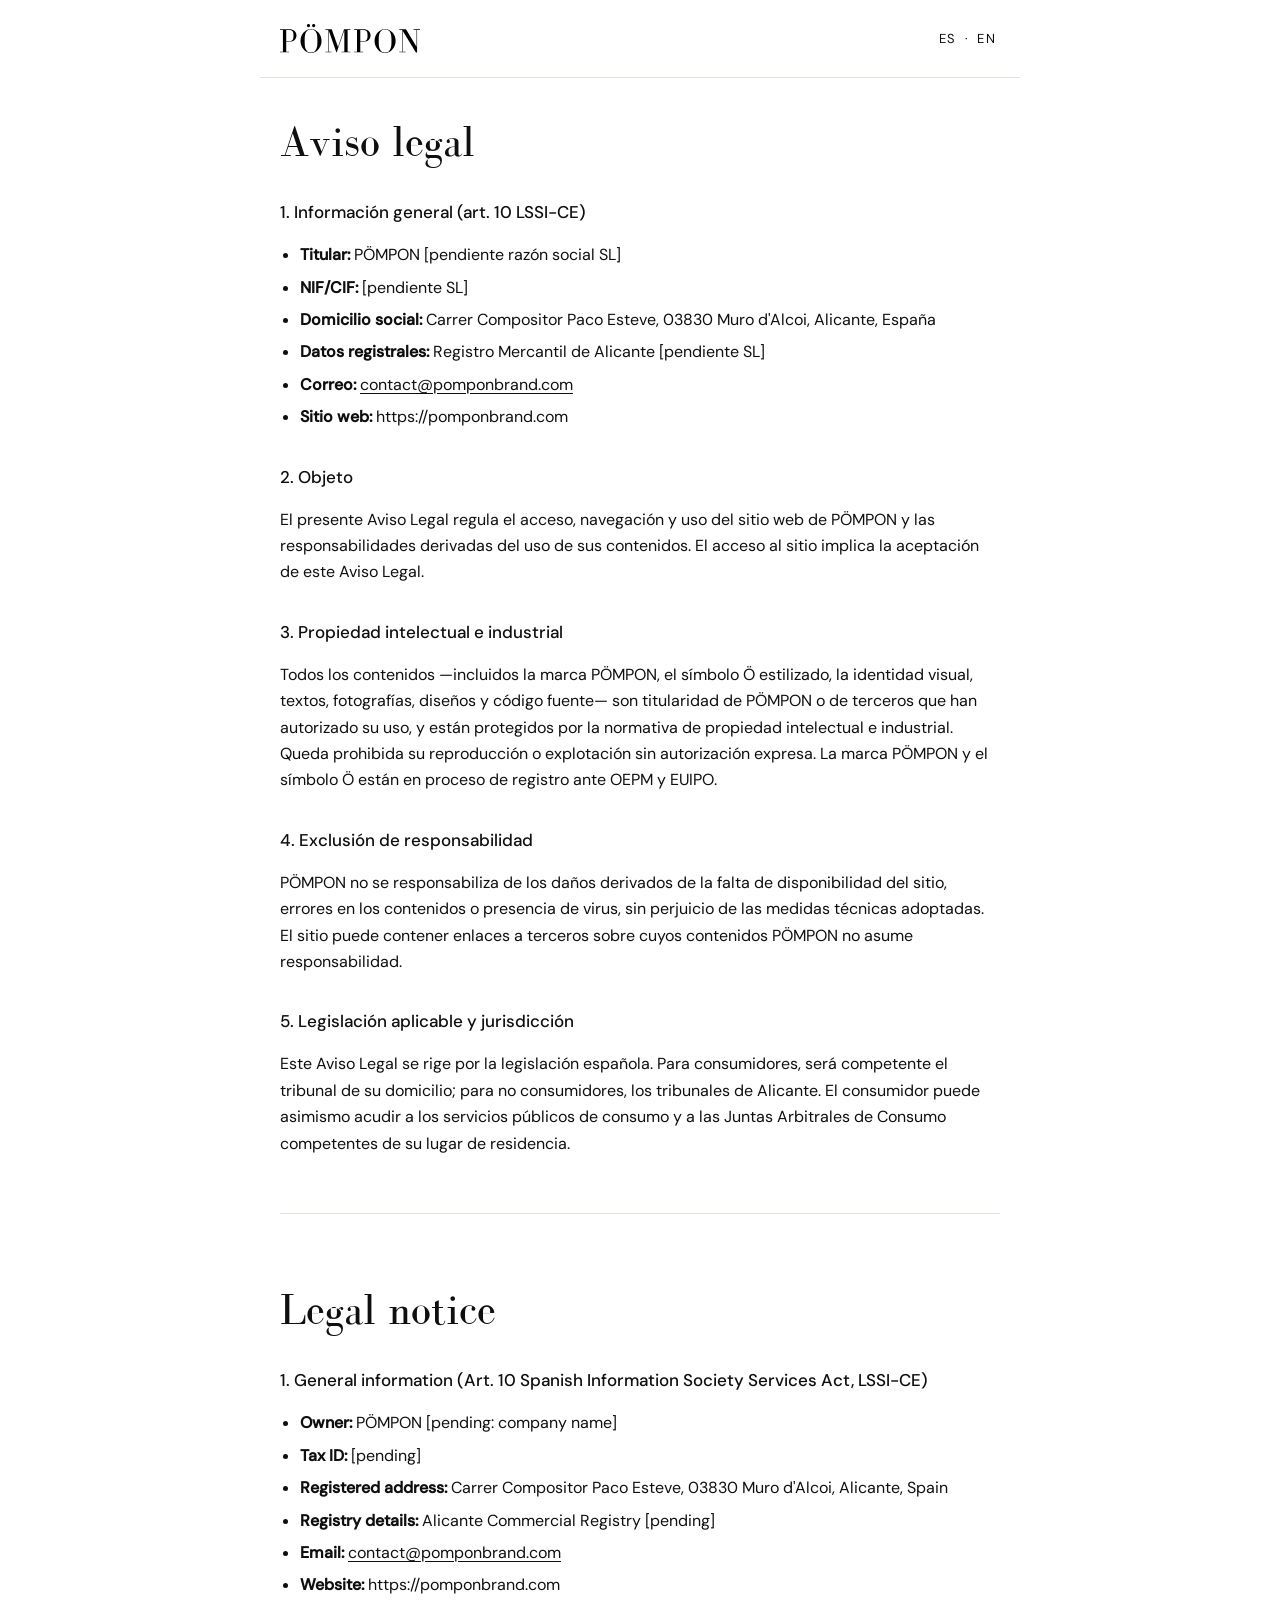
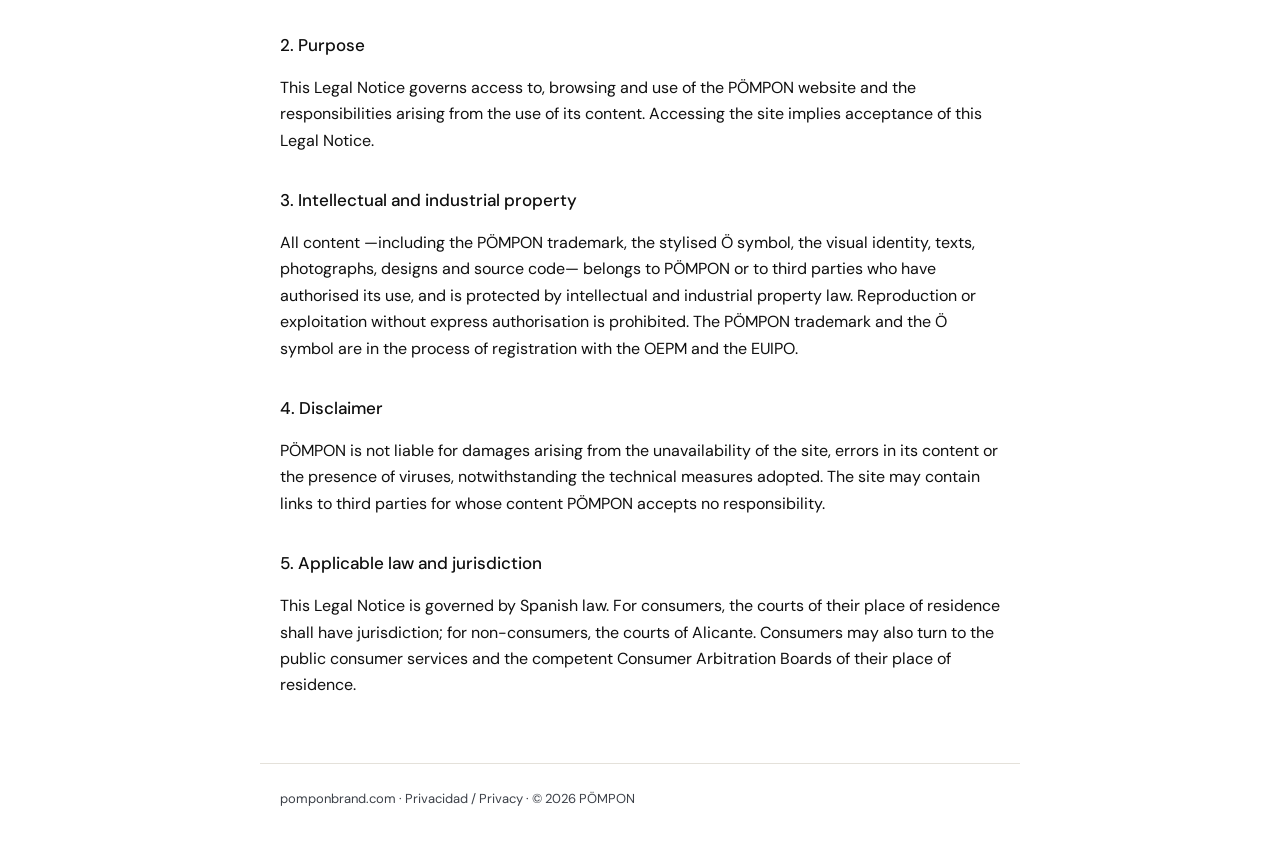
==== aviso-legal/index.html @ bda3a81d "Landing coming soon PÖMPON: primera publicación (vista previa, noindex, formulario en modo demo) 🤖 G" ====
<!doctype html>
<html lang="es">
<head>
  <meta charset="utf-8">
  <meta name="viewport" content="width=device-width, initial-scale=1">
  <meta name="color-scheme" content="light only">
  <title>Aviso legal · PÖMPON</title>
  <meta name="robots" content="noindex, follow">
  <link rel="canonical" href="https://pomponbrand.com/aviso-legal/">
  <link rel="icon" href="../favicon.svg" type="image/svg+xml">
  <link rel="stylesheet" href="../assets/legal.css">
  <!-- Derivado del Aviso legal nativo de Shopify (fuente de verdad, actualizado 2026-06-11).
       Spec: marketing/03_ecommerce/EC_landing-coming-soon.md -->
</head>
<body>
  <header class="lg-top">
    <a href="../" class="lg-home" aria-label="Volver a PÖMPON"><img src="../assets/pompon-logo.svg" alt="PÖMPON" width="160" height="33"></a>
    <nav class="lg-lang" aria-label="Idioma / Language"><a href="#es">ES</a> · <a href="#en">EN</a></nav>
  </header>

  <main class="lg-main">
    <article id="es" lang="es">
      <h1>Aviso legal</h1>

      <h2>1. Información general (art. 10 LSSI-CE)</h2>
      <ul>
        <li><strong>Titular:</strong> PÖMPON [pendiente razón social SL]</li>
        <li><strong>NIF/CIF:</strong> [pendiente SL]</li>
        <li><strong>Domicilio social:</strong> Carrer Compositor Paco Esteve, 03830 Muro d'Alcoi, Alicante, España</li>
        <li><strong>Datos registrales:</strong> Registro Mercantil de Alicante [pendiente SL]</li>
        <li><strong>Correo:</strong> <a href="mailto:contact@pomponbrand.com">contact@pomponbrand.com</a></li>
        <li><strong>Sitio web:</strong> https://pomponbrand.com</li>
      </ul>

      <h2>2. Objeto</h2>
      <p>El presente Aviso Legal regula el acceso, navegación y uso del sitio web de PÖMPON y las responsabilidades derivadas del uso de sus contenidos. El acceso al sitio implica la aceptación de este Aviso Legal.</p>

      <h2>3. Propiedad intelectual e industrial</h2>
      <p>Todos los contenidos —incluidos la marca PÖMPON, el símbolo Ö estilizado, la identidad visual, textos, fotografías, diseños y código fuente— son titularidad de PÖMPON o de terceros que han autorizado su uso, y están protegidos por la normativa de propiedad intelectual e industrial. Queda prohibida su reproducción o explotación sin autorización expresa. La marca PÖMPON y el símbolo Ö están en proceso de registro ante OEPM y EUIPO.</p>

      <h2>4. Exclusión de responsabilidad</h2>
      <p>PÖMPON no se responsabiliza de los daños derivados de la falta de disponibilidad del sitio, errores en los contenidos o presencia de virus, sin perjuicio de las medidas técnicas adoptadas. El sitio puede contener enlaces a terceros sobre cuyos contenidos PÖMPON no asume responsabilidad.</p>

      <h2>5. Legislación aplicable y jurisdicción</h2>
      <p>Este Aviso Legal se rige por la legislación española. Para consumidores, será competente el tribunal de su domicilio; para no consumidores, los tribunales de Alicante. El consumidor puede asimismo acudir a los servicios públicos de consumo y a las Juntas Arbitrales de Consumo competentes de su lugar de residencia.</p>
    </article>

    <article id="en" lang="en">
      <h1>Legal notice</h1>

      <h2>1. General information (Art. 10 Spanish Information Society Services Act, LSSI-CE)</h2>
      <ul>
        <li><strong>Owner:</strong> PÖMPON [pending: company name]</li>
        <li><strong>Tax ID:</strong> [pending]</li>
        <li><strong>Registered address:</strong> Carrer Compositor Paco Esteve, 03830 Muro d'Alcoi, Alicante, Spain</li>
        <li><strong>Registry details:</strong> Alicante Commercial Registry [pending]</li>
        <li><strong>Email:</strong> <a href="mailto:contact@pomponbrand.com">contact@pomponbrand.com</a></li>
        <li><strong>Website:</strong> https://pomponbrand.com</li>
      </ul>

      <h2>2. Purpose</h2>
      <p>This Legal Notice governs access to, browsing and use of the PÖMPON website and the responsibilities arising from the use of its content. Accessing the site implies acceptance of this Legal Notice.</p>

      <h2>3. Intellectual and industrial property</h2>
      <p>All content —including the PÖMPON trademark, the stylised Ö symbol, the visual identity, texts, photographs, designs and source code— belongs to PÖMPON or to third parties who have authorised its use, and is protected by intellectual and industrial property law. Reproduction or exploitation without express authorisation is prohibited. The PÖMPON trademark and the Ö symbol are in the process of registration with the OEPM and the EUIPO.</p>

      <h2>4. Disclaimer</h2>
      <p>PÖMPON is not liable for damages arising from the unavailability of the site, errors in its content or the presence of viruses, notwithstanding the technical measures adopted. The site may contain links to third parties for whose content PÖMPON accepts no responsibility.</p>

      <h2>5. Applicable law and jurisdiction</h2>
      <p>This Legal Notice is governed by Spanish law. For consumers, the courts of their place of residence shall have jurisdiction; for non-consumers, the courts of Alicante. Consumers may also turn to the public consumer services and the competent Consumer Arbitration Boards of their place of residence.</p>
    </article>
  </main>

  <footer class="lg-foot">
    <a href="../">pomponbrand.com</a> · <a href="../privacidad/">Privacidad / Privacy</a> · © 2026 PÖMPON
  </footer>
</body>
</html>
---- assets/legal.css ----
/* Páginas legales de la landing coming soon. Estilo sobrio y legible; se alinea con los tokens
   del diseño de Claude Design al implementar la portada. Sin modo oscuro (AGENT_INSTRUCTIONS §4c). */
@font-face { font-family: "Bodoni FLF"; src: url("../fonts/BodoniFLF-Roman.ttf") format("truetype"); font-display: swap; }
@font-face { font-family: "DM Sans"; src: url("../fonts/DMSans-Regular.ttf") format("truetype"); font-weight: 400; font-display: swap; }
@font-face { font-family: "DM Sans"; src: url("../fonts/DMSans-Medium.ttf") format("truetype"); font-weight: 500; font-display: swap; }

:root { color-scheme: light only; --negro: #0F0F0F; --gris: #3C4048; --linea: #E4E1DA; }
*, *::before, *::after { box-sizing: border-box; }
html, body { margin: 0; }
body {
  background: #FFFFFF; color: var(--negro);
  font-family: "DM Sans", system-ui, -apple-system, "Segoe UI", Roboto, sans-serif;
  font-size: 16px; line-height: 1.65; -webkit-font-smoothing: antialiased;
}
a { color: inherit; text-underline-offset: 3px; }

.lg-top {
  display: flex; justify-content: space-between; align-items: center;
  max-width: 760px; margin: 0 auto; padding: 24px 20px;
  border-bottom: 1px solid var(--linea);
}
.lg-home img { display: block; width: 140px; height: auto; }
.lg-lang { font-size: 13px; letter-spacing: .1em; }
.lg-lang a { text-decoration: none; padding: 12px 4px; }

.lg-main { max-width: 760px; margin: 0 auto; padding: 8px 20px 48px; }
.lg-main article + article { margin-top: 56px; padding-top: 40px; border-top: 1px solid var(--linea); }
h1 { font-family: "Bodoni FLF", Georgia, serif; font-weight: 400; font-size: clamp(32px, 6vw, 44px); line-height: 1.1; margin: 32px 0 8px; }
h2 { font-size: 17px; font-weight: 500; margin: 32px 0 8px; }
.lg-meta { color: var(--gris); margin: 0 0 8px; }
ul { padding-left: 20px; }
li { margin: 6px 0; }
p, li { overflow-wrap: anywhere; }

.lg-foot {
  max-width: 760px; margin: 0 auto; padding: 24px 20px 32px;
  border-top: 1px solid var(--linea); font-size: 13px; color: var(--gris);
}
.lg-foot a { text-decoration: none; }
.lg-foot a:hover { text-decoration: underline; }
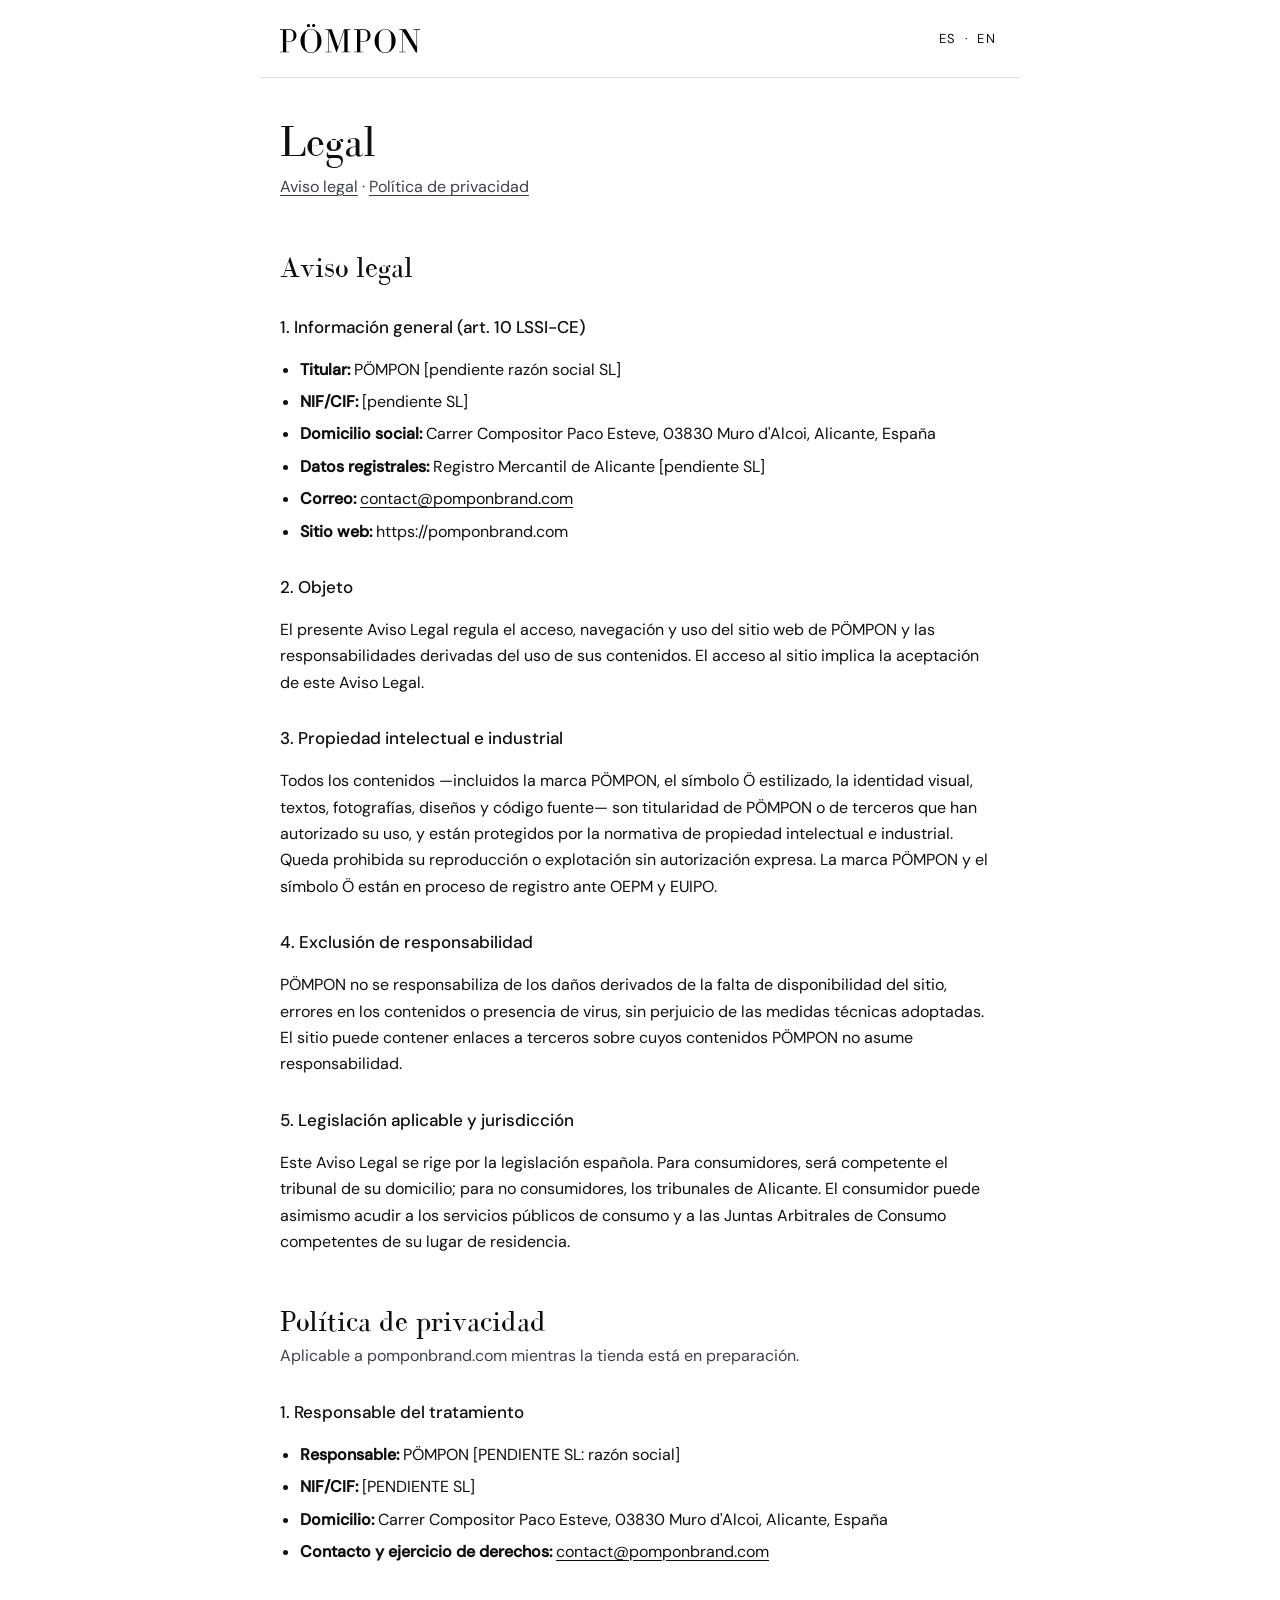
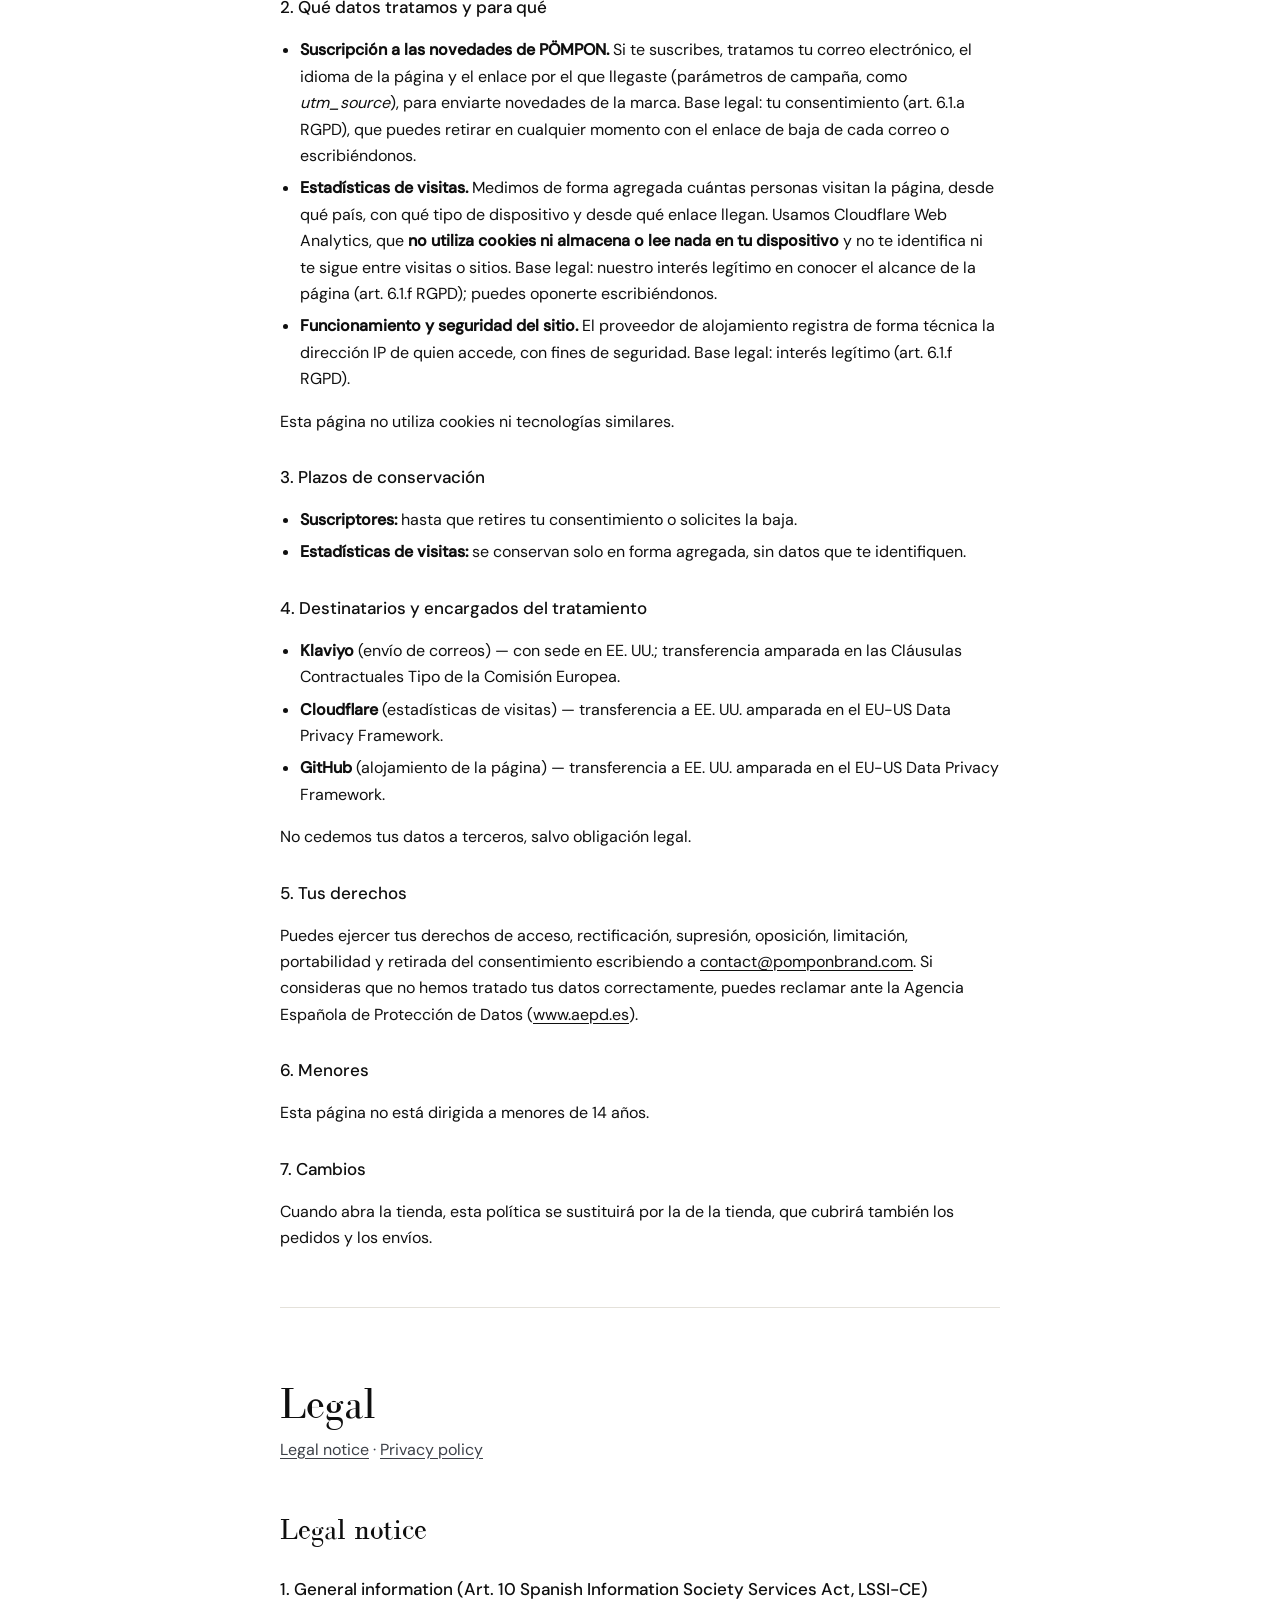
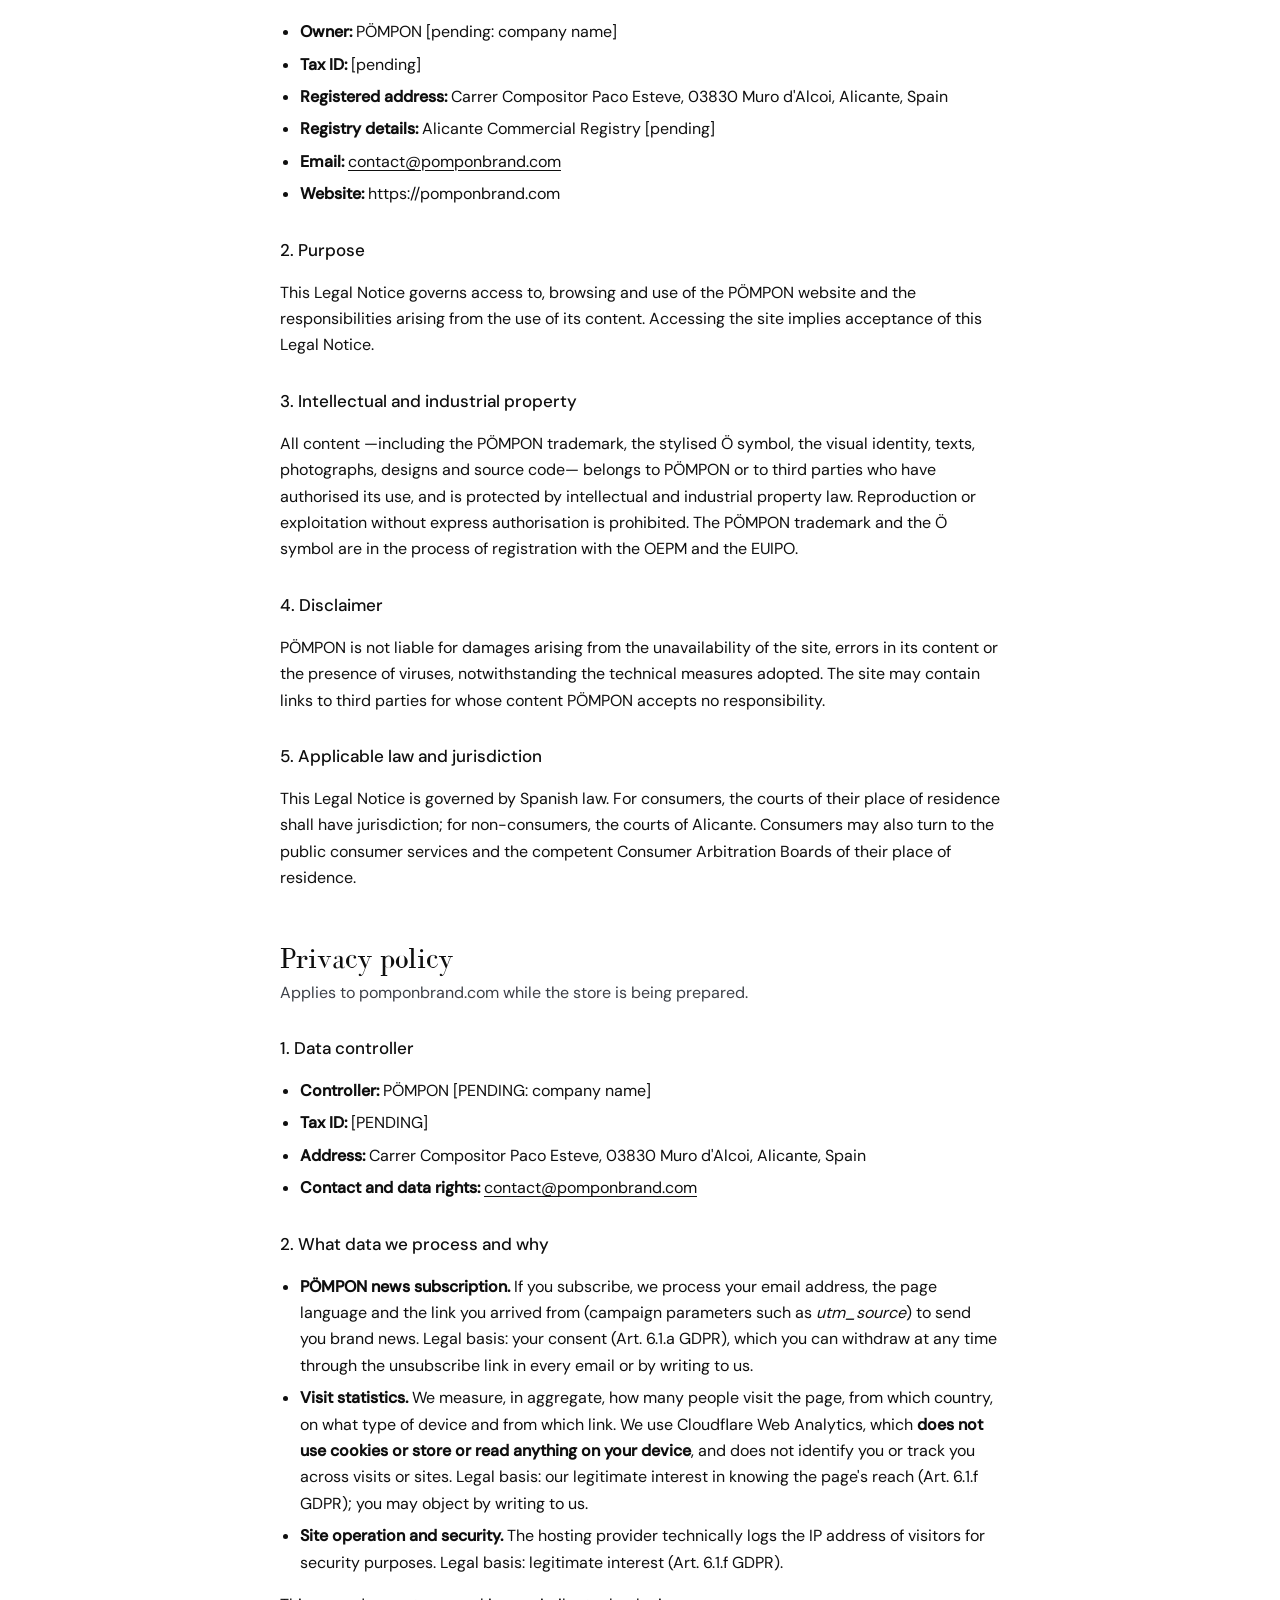
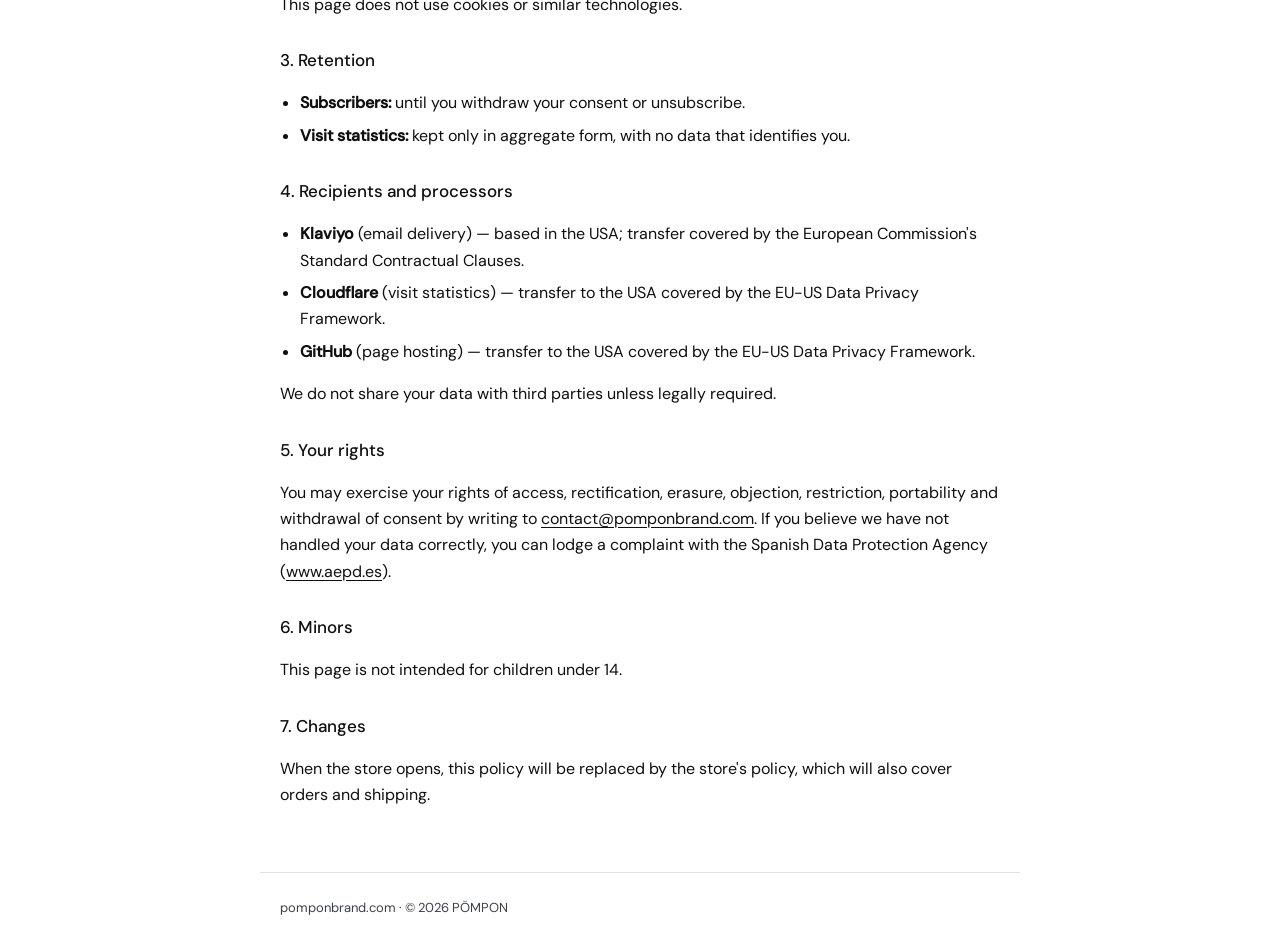
==== commit 9555127b: "Páginas legales fusionadas en /legal (aviso legal + privacidad) con redirecciones desde las rutas an" ====
--- a/aviso-legal/index.html
+++ b/aviso-legal/index.html
@@ -1,79 +1,7 @@
 <!doctype html>
-<html lang="es">
-<head>
-  <meta charset="utf-8">
-  <meta name="viewport" content="width=device-width, initial-scale=1">
-  <meta name="color-scheme" content="light only">
-  <title>Aviso legal · PÖMPON</title>
-  <meta name="robots" content="noindex, follow">
-  <link rel="canonical" href="https://pomponbrand.com/aviso-legal/">
-  <link rel="icon" href="../favicon.svg" type="image/svg+xml">
-  <link rel="stylesheet" href="../assets/legal.css">
-  <!-- Derivado del Aviso legal nativo de Shopify (fuente de verdad, actualizado 2026-06-11).
-       Spec: marketing/03_ecommerce/EC_landing-coming-soon.md -->
-</head>
-<body>
-  <header class="lg-top">
-    <a href="../" class="lg-home" aria-label="Volver a PÖMPON"><img src="../assets/pompon-logo.svg" alt="PÖMPON" width="160" height="33"></a>
-    <nav class="lg-lang" aria-label="Idioma / Language"><a href="#es">ES</a> · <a href="#en">EN</a></nav>
-  </header>
-
-  <main class="lg-main">
-    <article id="es" lang="es">
-      <h1>Aviso legal</h1>
-
-      <h2>1. Información general (art. 10 LSSI-CE)</h2>
-      <ul>
-        <li><strong>Titular:</strong> PÖMPON [pendiente razón social SL]</li>
-        <li><strong>NIF/CIF:</strong> [pendiente SL]</li>
-        <li><strong>Domicilio social:</strong> Carrer Compositor Paco Esteve, 03830 Muro d'Alcoi, Alicante, España</li>
-        <li><strong>Datos registrales:</strong> Registro Mercantil de Alicante [pendiente SL]</li>
-        <li><strong>Correo:</strong> <a href="mailto:contact@pomponbrand.com">contact@pomponbrand.com</a></li>
-        <li><strong>Sitio web:</strong> https://pomponbrand.com</li>
-      </ul>
-
-      <h2>2. Objeto</h2>
-      <p>El presente Aviso Legal regula el acceso, navegación y uso del sitio web de PÖMPON y las responsabilidades derivadas del uso de sus contenidos. El acceso al sitio implica la aceptación de este Aviso Legal.</p>
-
-      <h2>3. Propiedad intelectual e industrial</h2>
-      <p>Todos los contenidos —incluidos la marca PÖMPON, el símbolo Ö estilizado, la identidad visual, textos, fotografías, diseños y código fuente— son titularidad de PÖMPON o de terceros que han autorizado su uso, y están protegidos por la normativa de propiedad intelectual e industrial. Queda prohibida su reproducción o explotación sin autorización expresa. La marca PÖMPON y el símbolo Ö están en proceso de registro ante OEPM y EUIPO.</p>
-
-      <h2>4. Exclusión de responsabilidad</h2>
-      <p>PÖMPON no se responsabiliza de los daños derivados de la falta de disponibilidad del sitio, errores en los contenidos o presencia de virus, sin perjuicio de las medidas técnicas adoptadas. El sitio puede contener enlaces a terceros sobre cuyos contenidos PÖMPON no asume responsabilidad.</p>
-
-      <h2>5. Legislación aplicable y jurisdicción</h2>
-      <p>Este Aviso Legal se rige por la legislación española. Para consumidores, será competente el tribunal de su domicilio; para no consumidores, los tribunales de Alicante. El consumidor puede asimismo acudir a los servicios públicos de consumo y a las Juntas Arbitrales de Consumo competentes de su lugar de residencia.</p>
-    </article>
-
-    <article id="en" lang="en">
-      <h1>Legal notice</h1>
-
-      <h2>1. General information (Art. 10 Spanish Information Society Services Act, LSSI-CE)</h2>
-      <ul>
-        <li><strong>Owner:</strong> PÖMPON [pending: company name]</li>
-        <li><strong>Tax ID:</strong> [pending]</li>
-        <li><strong>Registered address:</strong> Carrer Compositor Paco Esteve, 03830 Muro d'Alcoi, Alicante, Spain</li>
-        <li><strong>Registry details:</strong> Alicante Commercial Registry [pending]</li>
-        <li><strong>Email:</strong> <a href="mailto:contact@pomponbrand.com">contact@pomponbrand.com</a></li>
-        <li><strong>Website:</strong> https://pomponbrand.com</li>
-      </ul>
-
-      <h2>2. Purpose</h2>
-      <p>This Legal Notice governs access to, browsing and use of the PÖMPON website and the responsibilities arising from the use of its content. Accessing the site implies acceptance of this Legal Notice.</p>
-
-      <h2>3. Intellectual and industrial property</h2>
-      <p>All content —including the PÖMPON trademark, the stylised Ö symbol, the visual identity, texts, photographs, designs and source code— belongs to PÖMPON or to third parties who have authorised its use, and is protected by intellectual and industrial property law. Reproduction or exploitation without express authorisation is prohibited. The PÖMPON trademark and the Ö symbol are in the process of registration with the OEPM and the EUIPO.</p>
-
-      <h2>4. Disclaimer</h2>
-      <p>PÖMPON is not liable for damages arising from the unavailability of the site, errors in its content or the presence of viruses, notwithstanding the technical measures adopted. The site may contain links to third parties for whose content PÖMPON accepts no responsibility.</p>
-
-      <h2>5. Applicable law and jurisdiction</h2>
-      <p>This Legal Notice is governed by Spanish law. For consumers, the courts of their place of residence shall have jurisdiction; for non-consumers, the courts of Alicante. Consumers may also turn to the public consumer services and the competent Consumer Arbitration Boards of their place of residence.</p>
-    </article>
-  </main>
-
-  <footer class="lg-foot">
-    <a href="../">pomponbrand.com</a> · <a href="../privacidad/">Privacidad / Privacy</a> · © 2026 PÖMPON
-  </footer>
-</body>
-</html>
+<html lang="es"><head><meta charset="utf-8"><meta name="robots" content="noindex">
+<title>PÖMPON · Legal</title>
+<link rel="canonical" href="https://pomponbrand.com/legal/#aviso-legal">
+<meta http-equiv="refresh" content="0; url=../legal/#aviso-legal">
+<script>location.replace('../legal/' + ({"#en":"#legal-notice"}[location.hash] || "#aviso-legal"));</script>
+</head><body><a href="../legal/#aviso-legal">Legal · PÖMPON</a></body></html>
